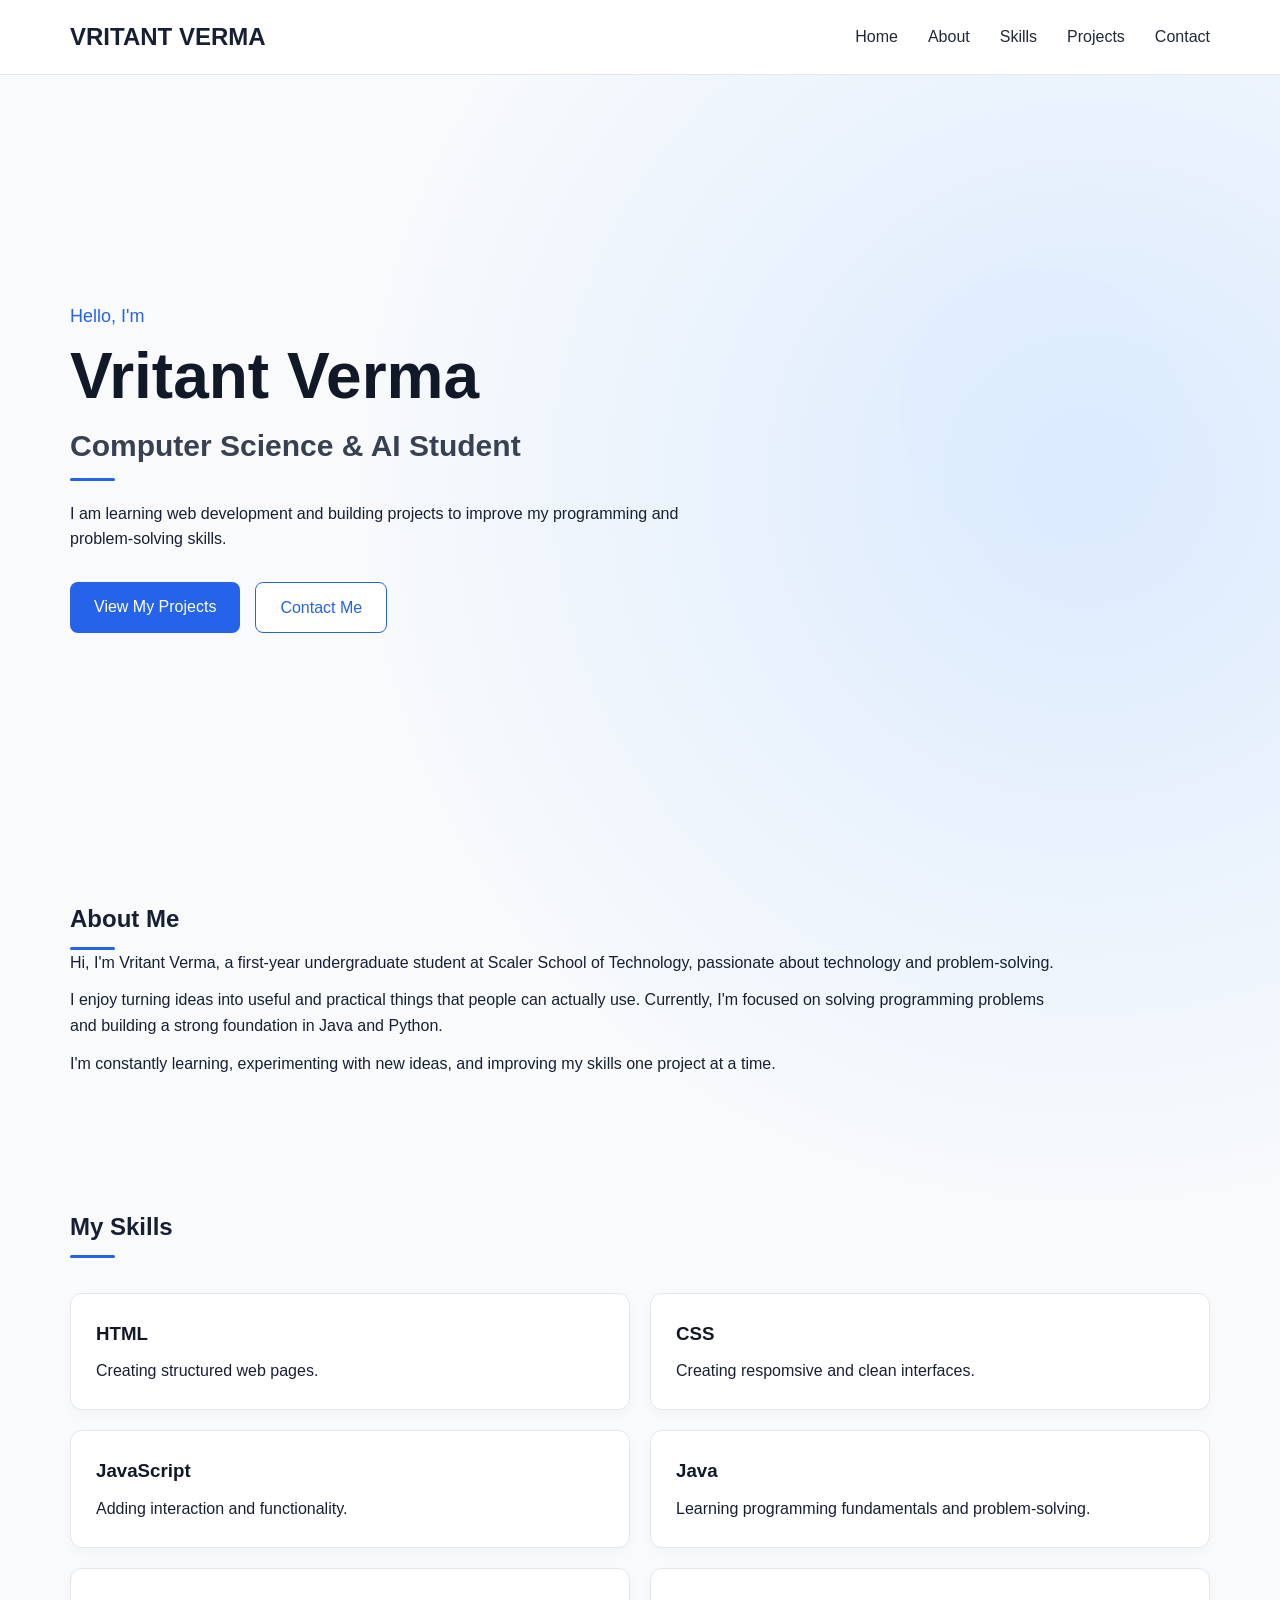
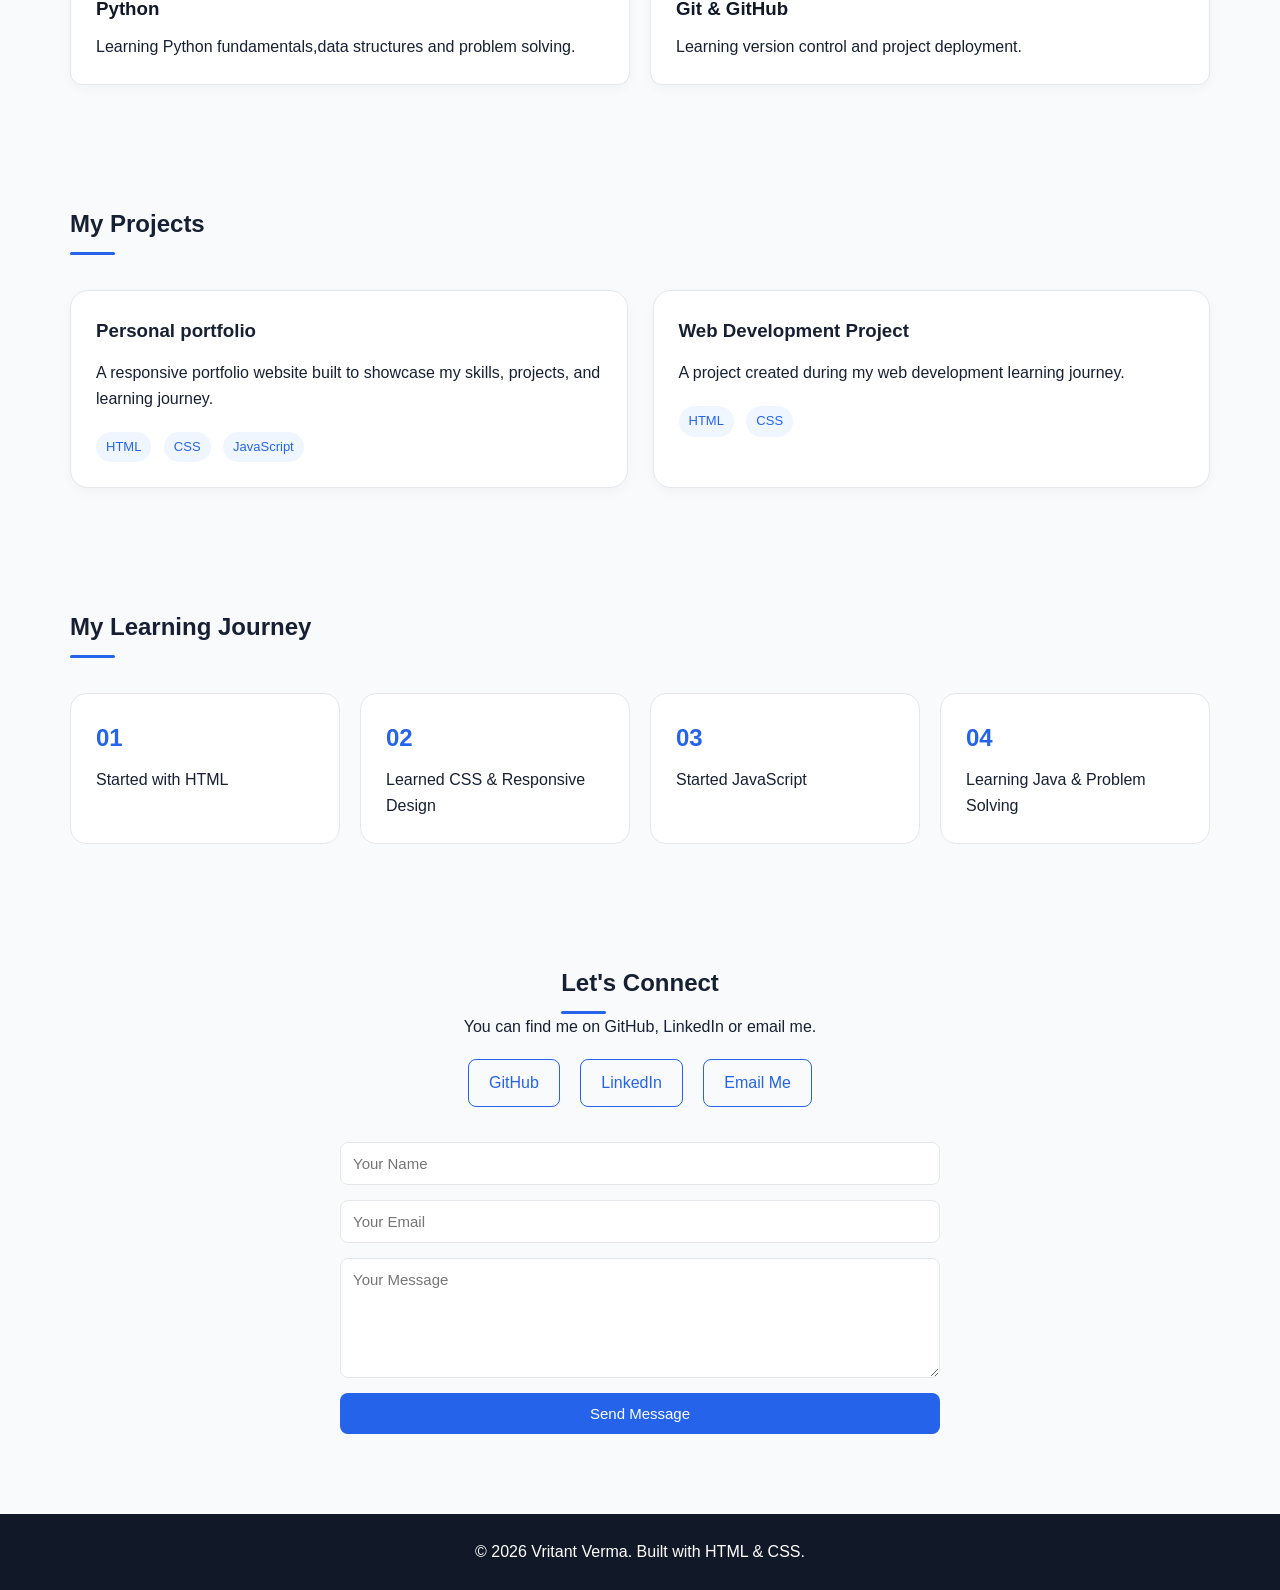
==== index.html @ dfc5ec07 "Rename index1.html to index.html" ====
<!DOCTYPE html>
<html lang="en">
<head>
    <meta charset="UTF-8">
    <meta name="viewport" content="width=device-width, initial-scale=1.0">
    <title>VRITANT PORTFOLIO</title>
    <link rel="stylesheet" href="style1.css">
    <script src="script1.js"></script>
</head>
<body>
    <!-- NAVIGATION -->
     <header> 
        <nav> 
            <h2> VRITANT VERMA</h2>


            <div class ="nav-links">
                <a href="#home">Home</a>
                 <a href="#about">About</a>
                 <a href="#skills">Skills</a>
                 <a href="#projects">Projects</a>
                <a href="#contact">Contact</a>
            </div>
        </nav></header>


        <main> 
            <!-- HERO SECTION -->
             <section id ="home">
                 <p>Hello, I'm</p>

            <h1>Vritant Verma</h1>

            <h2>Computer Science & AI Student</h2>

            <p>
                 I am learning web development and building projects
                to improve my programming and problem-solving skills.
          </p>
        
         <div class="hero-buttons">
    <a href="#projects">View My Projects</a>
    <a href="#contact" class="secondary-btn">Contact Me</a>
</div>
        </section>


        <!-- ABOUT SECTION  -->
                 <section id="about">

            <h2>About Me</h2>

            <p>
              Hi, I'm Vritant Verma, a first-year undergraduate student at Scaler School of Technology, passionate about technology and problem-solving.</p>
<p>
I enjoy turning ideas into useful and practical things that people can actually use. Currently, I'm focused on solving programming problems and building a strong foundation in Java and Python.</p>
<p>I'm constantly learning, experimenting with new ideas, and improving my skills one project at a time.
</P>
</section>


        <!-- Skills Section -->
        <section id="skills">

            <h2>My Skills</h2>

            <div class ="skills-container">

                <div class ="skill-card">
                    <h3>HTML</h3>
                    <p>Creating structured web pages.</p>
                </div>
                 <div class ="skill-card">
                    <h3>CSS</h3>
                    <p>Creating respomsive and clean interfaces.</p>
                    </div>

                      <div class="skill-card">
                    <h3>JavaScript</h3>
                    <p>Adding interaction and functionality.</p>
                </div>
                   <div class="skill-card">
                    <h3>Java</h3>
                    <p>Learning programming fundamentals and problem-solving.</p>
                </div>
                  <div class="skill-card">
                    <h3>Python</h3>
                    <p>Learning Python fundamentals,data structures and problem solving.</p>
                </div>
                <div class="skill-card">
    <h3>Git & GitHub</h3>
    <p>Learning version control and project deployment.</p>
</div>
            </div>
            </section>

 <!--PROJECTS SECTION-->
 <section id = "projects">

    <h2>My Projects</h2>

    <div class ="projects-container">

        <div class = "project-card">
            <h3>Personal portfolio</h3>
            <p>
              A responsive portfolio website built to showcase my skills,
    projects, and learning journey.
            </p>

            <span>HTML</span>
            <span>CSS</span>
            <span>JavaScript</span>
        </div>


        <div class ="project-card">
            <h3>Web Development Project </h3>
              <p>
                        A project created during my web development
                        learning journey.
                    </p>

                    <span>HTML</span>
                    <span>CSS</span>
                    

                </div>
        </div>
   
 </section>
   <!-- Learning Journey -->
        <section id="journey">

            <h2>My Learning Journey</h2>

            <div class="journey-container">

                <div>
                    <h3>01</h3>
                    <p>Started with HTML</p>
                </div>

                <div>
                    <h3>02</h3>
                    <p>Learned CSS & Responsive Design</p>
                </div>

                <div>
                    <h3>03</h3>
                    <p>Started JavaScript</p>
                </div>

                <div>
                    <h3>04</h3>
                    <p>Learning Java & Problem Solving</p>
                </div>

            </div>

        </section>
         <!-- Contact -->
        <section id="contact">
    <h2>Let's Connect</h2>
    <p>You can find me on GitHub, LinkedIn or email me.</p>

    <a href="https://github.com/vritant28" target="_blank">GitHub</a>

    <a href="https://www.linkedin.com/in/vritant-verma-9414693b2/" target="_blank">LinkedIn</a>
    <a href="https://mail.google.com/mail/?view=cm&fs=1&to=vritantverma872@gmail.com" target="_blank">
    Email Me </a>
    <form id="contact-form">

    <input type="text" id="name" placeholder="Your Name">

    <input type="email" id="email" placeholder="Your Email">

    <textarea id="message" placeholder="Your Message"></textarea>

    <button type="submit">Send Message</button>

    <p id="form-message"></p>

</form>
</section>

           <footer>
        <p>© 2026 Vritant Verma. Built with HTML & CSS.</p>
    </footer>


    <script src="script.js"></script>

    </main>

</body>
</html>
---- style1.css ----
* {
    margin: 0;
    padding: 0;
    box-sizing: border-box;
}
html {
    scroll-behavior: smooth;
}

body {
    font-family: Arial, sans-serif;
    line-height: 1.6;
    color: #172033;
    background-color: #f8fafc;
     background-image: radial-gradient(circle at 85% 15%, #dbeafe 0, transparent 25%);
}

header {
    position: sticky;
    top: 0;
    z-index: 100;
    background-color: white;
    border-bottom: 1px solid #e5e7eb;
}

nav {
    max-width: 1200px;
    margin: auto;

    display: flex;
    justify-content: space-between;
    align-items: center;

    padding: 18px 30px;
}

nav h2 {
    font-size: 24px;
}

.nav-links {
    display: flex;
    gap: 30px;
}

.nav-links a {
    color: #1f2937;
    text-decoration: none;
    font-size: 16px;
    transition: 0.3s;
}

.nav-links a:hover {
    color: #2563eb;
}

section {
    max-width: 1200px;
    margin: auto;
    padding: 60px 30px;
}
section h2 {
    position: relative;
    display: inline-block;
}

section h2::after {
    content: "";
    display: block;
    width: 45px;
    height: 3px;
    background: #2563eb;
    margin-top: 8px;
    border-radius: 5px;
}
#home {
    min-height: 85vh;
    display: flex;
    flex-direction: column;
    justify-content: center;
    padding-top: 80px;
    position: relative;
overflow: hidden;
}
.hero-buttons {
    display: flex;
    gap: 15px;
    margin-top: 30px;
}

#home::after {
    content: "";
    position: absolute;
    width: 280px;
    height: 280px;
    border-radius: 50%;
    background: #dbeafe;
    opacity: 0.45;
    right: 5%;
    top: 25%;
    z-index: -1;
}

#home p:first-child {
    font-size: 18px;
    color: #2563eb;
}

#home h1 {
    font-size: 64px;
    line-height: 1.1;
    margin: 10px 0;
    color: #111827;
}

#home h2 {
    font-size: 30px;
    margin-bottom: 20px;
    color: #374151;
}

#home p {
    max-width: 650px;
}

#home a {
    display: inline-block;
    padding: 12px 24px;

    width: fit-content;

    background-color: #2563eb;
    color: white;

    text-decoration: none;
    border-radius: 8px;

    transition: 0.3s;
}
#home a:hover {
    transform: translateY(-3px);
    box-shadow: 0 8px 20px rgba(37, 99, 235, 0.25);
}
#home .secondary-btn {
    background-color: white;
    color: #2563eb;
    border: 1px solid #2563eb;
}

#home .secondary-btn:hover {
    background-color: #2563eb;
    color: white;
}
.skills-container {
    display: grid;
    grid-template-columns:1fr 1fr;
    gap: 20px;
    margin-top: 35px;
}

.skill-card {
    padding: 25px;

    background-color: white;

    border: 1px solid #e5e7eb;
    border-radius: 12px;

    transition: 0.3s;
        box-shadow: 0 4px 12px rgba(0, 0, 0, 0.03);
}

.skill-card:hover {
    transform: translateY(-5px);
    box-shadow: 0 10px 25px rgba(0, 0, 0, 0.08);
}

.skill-card h3 {
    margin-bottom: 10px;
    color: #111827;
}
.projects-container {
    display: grid;
    grid-template-columns: repeat(2, 1fr);
    gap: 25px;
    margin-top: 35px;
}

.project-card {
    padding: 25px;

    background-color: white;

    border: 1px solid #e5e7eb;
    border-radius: 18px;

    transition: 0.3s;
    box-shadow: 0 4px 12px rgba(0, 0, 0, 0.03);
}

.project-card:hover {
    transform: translateY(-5px);
    box-shadow: 0 12px 30px rgba(0, 0, 0, 0.08);
}

.project-card h3 {
    margin-bottom: 15px;
}

.project-card span {
    display: inline-block;

    margin-top: 20px;
    margin-right: 8px;

    padding: 5px 10px;

    background-color: #eff6ff;
    color: #2563eb;

    border-radius: 20px;

    font-size: 13px;
}


.journey-container {
    display: grid;

    grid-template-columns: repeat(4, 1fr);

    gap: 20px;

    margin-top: 35px;
}

.journey-container div {
    padding: 25px;

    background-color: white;

    border-radius: 16px;

    border: 1px solid #e5e7eb;
}

.journey-container h3 {
    color: #2563eb;
    font-size: 24px;

    margin-bottom: 10px;
}
#contact {
    text-align: center;
}

#contact a {
    display: inline-block;

    margin: 20px 8px 0;

    padding: 10px 20px;

    color: #2563eb;

    border: 1px solid #2563eb;
    border-radius: 8px;

    text-decoration: none;

    transition: 0.3s;
}

#contact a:hover {
    background-color: #2563eb;
    color: white;
}
@media (max-width: 768px) {

    nav {
        padding: 15px 20px;
    }

    .nav-links {
        gap: 12px;
    }

    .nav-links a {
        font-size: 14px;
    }

    section {
        padding: 70px 20px;
    }

    #home h1 {
        font-size: 45px;
    }

    #home h2 {
        font-size: 24px;
    }

    .skills-container {
        grid-template-columns: repeat(3, 1fr);
    }

    .projects-container {
        grid-template-columns: 1fr;
    }

    .journey-container {
        grid-template-columns: 1fr;
    }
}
footer {
    text-align: center;
    padding: 25px;

    background-color: #111827;
    color: white;
}
#about p {
    margin-bottom: 12px;
    max-width: 1000px;
}
#contact-form {
    max-width: 600px;
    margin: 35px auto 0;
    display: flex;
    flex-direction: column;
    gap: 15px;
}

#contact-form input,
#contact-form textarea {
    width: 100%;
    padding: 12px;
    border: 1px solid #e5e7eb;
    border-radius: 8px;
    font-family: Arial, sans-serif;
    font-size: 15px;
}

#contact-form textarea {
    min-height: 120px;
    resize: vertical;
}

#contact-form input:focus,
#contact-form textarea:focus {
    outline: none;
    border-color: #2563eb;
}

#contact-form button {
    padding: 12px;
    border: none;
    border-radius: 8px;
    background-color: #2563eb;
    color: white;
    font-size: 15px;
    cursor: pointer;
}

#contact-form button:hover {
    background-color: #1d4ed8;
}

#form-message {
    font-size: 14px;
    margin-top: 5px;
}
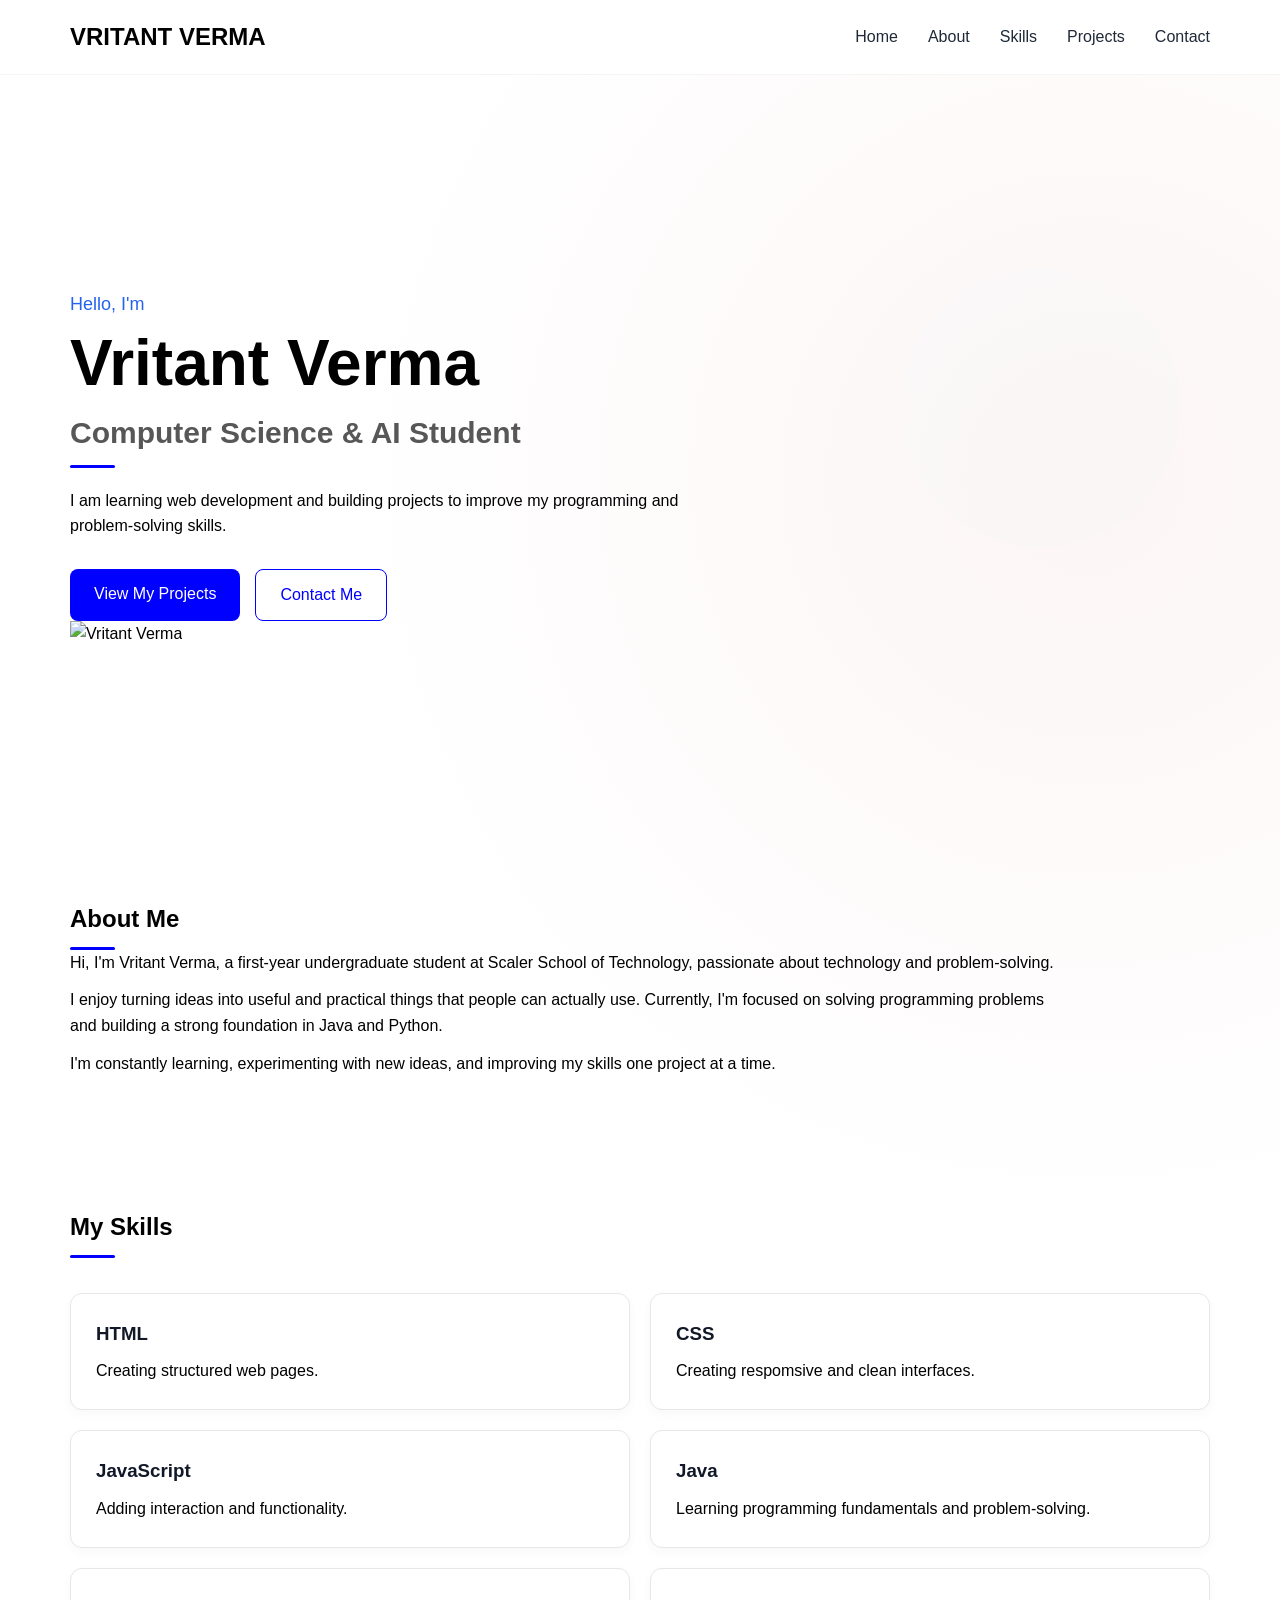
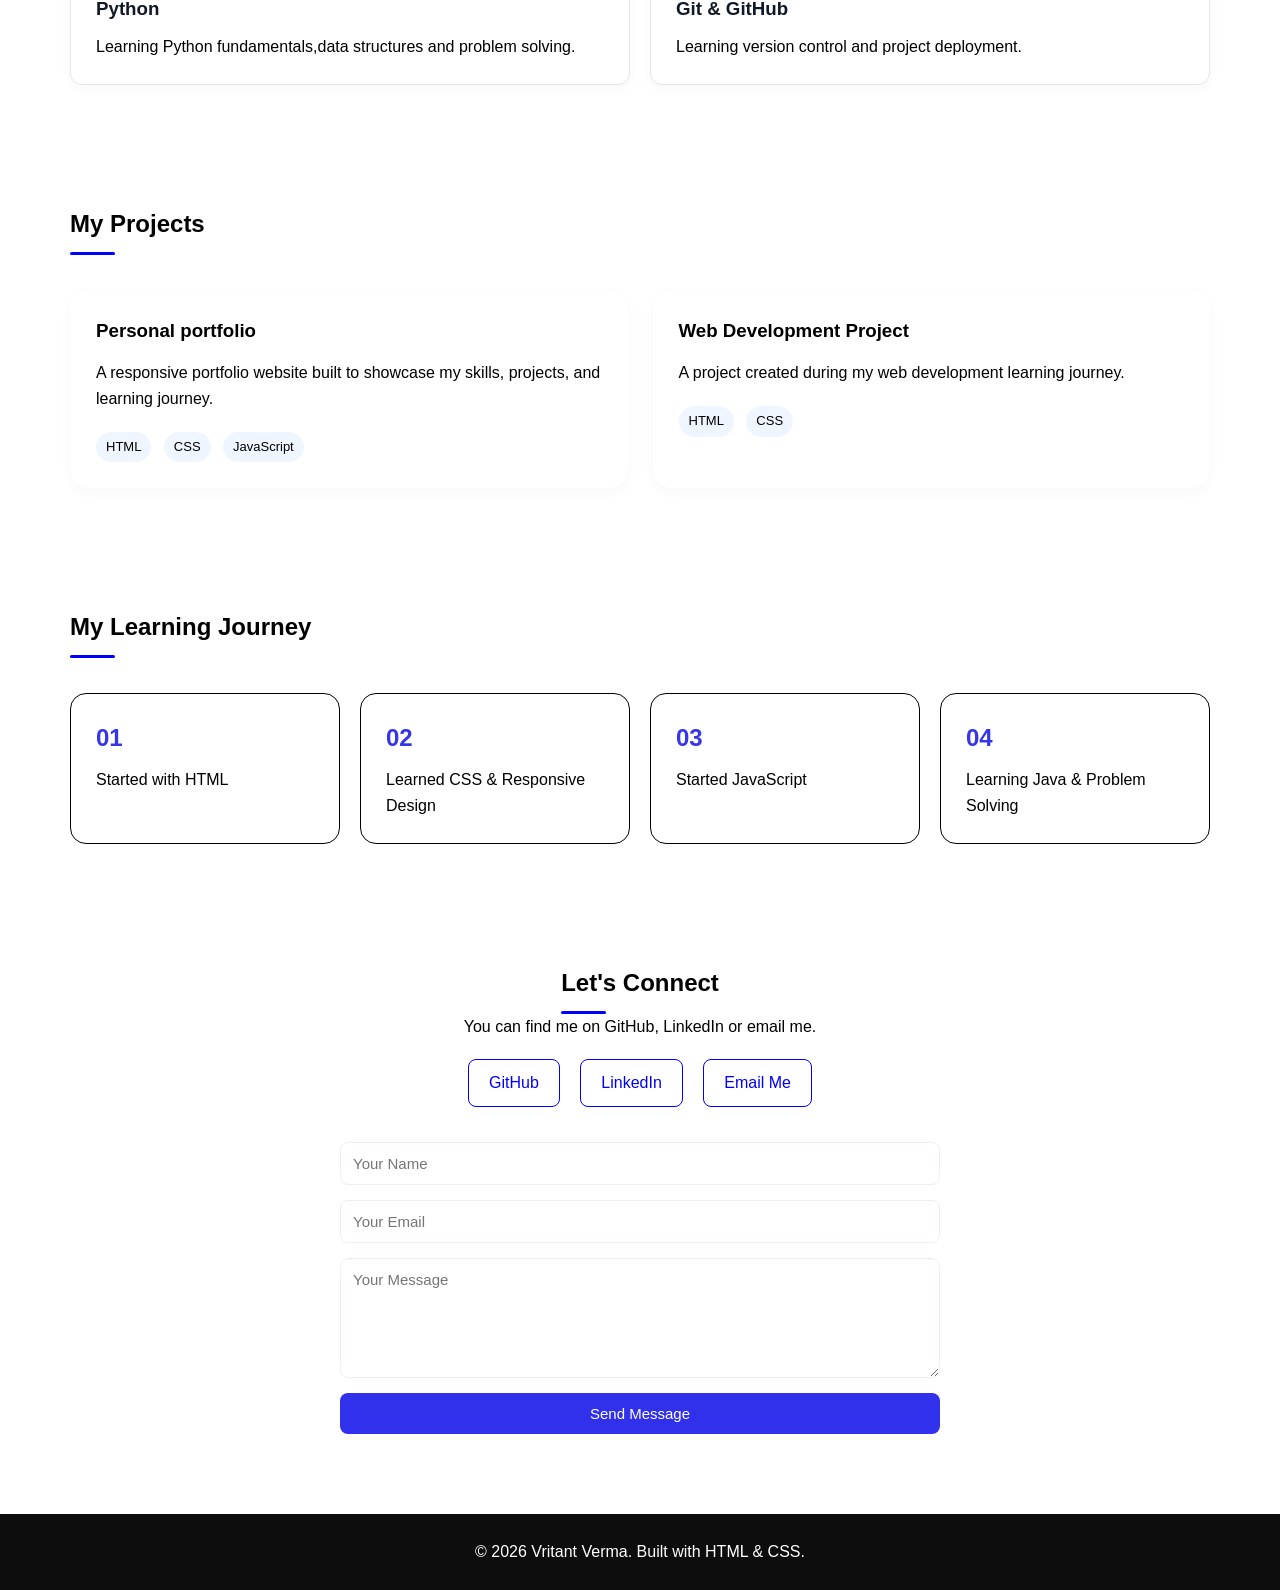
==== commit 9a90130c: "Update index.html with new content and structure" ====
--- a/index.html
+++ b/index.html
@@ -8,7 +8,7 @@
     <script src="script1.js"></script>
 </head>
 <body>
-    <!-- NAVIGATION -->
+    <!-- upper wala part -->
      <header> 
         <nav> 
             <h2> VRITANT VERMA</h2>
@@ -25,7 +25,7 @@
 
 
         <main> 
-            <!-- HERO SECTION -->
+            <!-- my section -->
              <section id ="home">
                  <p>Hello, I'm</p>
 
@@ -40,12 +40,15 @@
         
          <div class="hero-buttons">
     <a href="#projects">View My Projects</a>
-    <a href="#contact" class="secondary-btn">Contact Me</a>
+    <a href="#contact" class="secondary-btn">Contact Me</a>     
 </div>
+                   <div class="hero-image">
+        <img src="PROFILE.png" alt="Vritant Verma">
+    </div>
         </section>
 
 
-        <!-- ABOUT SECTION  -->
+        <!-- about wala -->
                  <section id="about">
 
             <h2>About Me</h2>
@@ -59,7 +62,7 @@
 </section>
 
 
-        <!-- Skills Section -->
+        <!-- skill SECTION-->
         <section id="skills">
 
             <h2>My Skills</h2>
@@ -94,7 +97,7 @@
             </div>
             </section>
 
- <!--PROJECTS SECTION-->
+ <!--projects-->
  <section id = "projects">
 
     <h2>My Projects</h2>
@@ -129,7 +132,7 @@
         </div>
    
  </section>
-   <!-- Learning Journey -->
+   <!-- journey section -->
         <section id="journey">
 
             <h2>My Learning Journey</h2>
@@ -159,7 +162,7 @@
             </div>
 
         </section>
-         <!-- Contact -->
+         <!-- CONTACT SEC last wlaa -->
         <section id="contact">
     <h2>Let's Connect</h2>
     <p>You can find me on GitHub, LinkedIn or email me.</p>
--- a/style1.css
+++ b/style1.css
@@ -10,9 +10,9 @@
 body {
     font-family: Arial, sans-serif;
     line-height: 1.6;
-    color: #172033;
-    background-color: #f8fafc;
-     background-image: radial-gradient(circle at 85% 15%, #dbeafe 0, transparent 25%);
+    color: black;
+    background-color: white;
+     background-image: radial-gradient(circle at 85% 15%, rgb(252, 245, 245) 0, transparent 25%);
 }
 
 header {
@@ -20,7 +20,7 @@
     top: 0;
     z-index: 100;
     background-color: white;
-    border-bottom: 1px solid #e5e7eb;
+    border-bottom: 1px solid whitesmoke;
 }
 
 nav {
@@ -51,7 +51,7 @@
 }
 
 .nav-links a:hover {
-    color: #2563eb;
+    color: blue;
 }
 
 section {
@@ -69,7 +69,7 @@
     display: block;
     width: 45px;
     height: 3px;
-    background: #2563eb;
+    background: blue;
     margin-top: 8px;
     border-radius: 5px;
 }
@@ -94,7 +94,7 @@
     width: 280px;
     height: 280px;
     border-radius: 50%;
-    background: #dbeafe;
+    background: whitesmoke;
     opacity: 0.45;
     right: 5%;
     top: 25%;
@@ -110,13 +110,13 @@
     font-size: 64px;
     line-height: 1.1;
     margin: 10px 0;
-    color: #111827;
+    color: black;
 }
 
 #home h2 {
     font-size: 30px;
     margin-bottom: 20px;
-    color: #374151;
+    color: rgb(87, 87, 87);
 }
 
 #home p {
@@ -129,7 +129,7 @@
 
     width: fit-content;
 
-    background-color: #2563eb;
+    background-color: blue;
     color: white;
 
     text-decoration: none;
@@ -143,12 +143,12 @@
 }
 #home .secondary-btn {
     background-color: white;
-    color: #2563eb;
-    border: 1px solid #2563eb;
+    color: blue;
+    border: 1px solid blue;
 }
 
 #home .secondary-btn:hover {
-    background-color: #2563eb;
+    background-color: blue;
     color: white;
 }
 .skills-container {
@@ -191,7 +191,7 @@
 
     background-color: white;
 
-    border: 1px solid #e5e7eb;
+    border: 1px solid white;
     border-radius: 18px;
 
     transition: 0.3s;
@@ -216,7 +216,7 @@
     padding: 5px 10px;
 
     background-color: #eff6ff;
-    color: #2563eb;
+    color:blueb;
 
     border-radius: 20px;
 
@@ -241,11 +241,11 @@
 
     border-radius: 16px;
 
-    border: 1px solid #e5e7eb;
+    border: 1px solid ;
 }
 
 .journey-container h3 {
-    color: #2563eb;
+    color:rgb(53, 53, 234);
     font-size: 24px;
 
     margin-bottom: 10px;
@@ -261,9 +261,9 @@
 
     padding: 10px 20px;
 
-    color: #2563eb;
-
-    border: 1px solid #2563eb;
+    color: blue;
+
+    border: 1px solid blue;
     border-radius: 8px;
 
     text-decoration: none;
@@ -272,7 +272,7 @@
 }
 
 #contact a:hover {
-    background-color: #2563eb;
+    background-color: rgb(39, 39, 222);
     color: white;
 }
 @media (max-width: 768px) {
@@ -317,7 +317,7 @@
     text-align: center;
     padding: 25px;
 
-    background-color: #111827;
+    background-color: rgb(14, 13, 13);
     color: white;
 }
 #about p {
@@ -336,7 +336,7 @@
 #contact-form textarea {
     width: 100%;
     padding: 12px;
-    border: 1px solid #e5e7eb;
+    border: 1px solid  rgb(245, 237, 237);
     border-radius: 8px;
     font-family: Arial, sans-serif;
     font-size: 15px;
@@ -350,21 +350,21 @@
 #contact-form input:focus,
 #contact-form textarea:focus {
     outline: none;
-    border-color: #2563eb;
+    border-color: rgb(43, 43, 236);
 }
 
 #contact-form button {
     padding: 12px;
     border: none;
     border-radius: 8px;
-    background-color: #2563eb;
+    background-color: rgb(49, 49, 236);
     color: white;
     font-size: 15px;
     cursor: pointer;
 }
 
 #contact-form button:hover {
-    background-color: #1d4ed8;
+    background-color: blue;
 }
 
 #form-message {
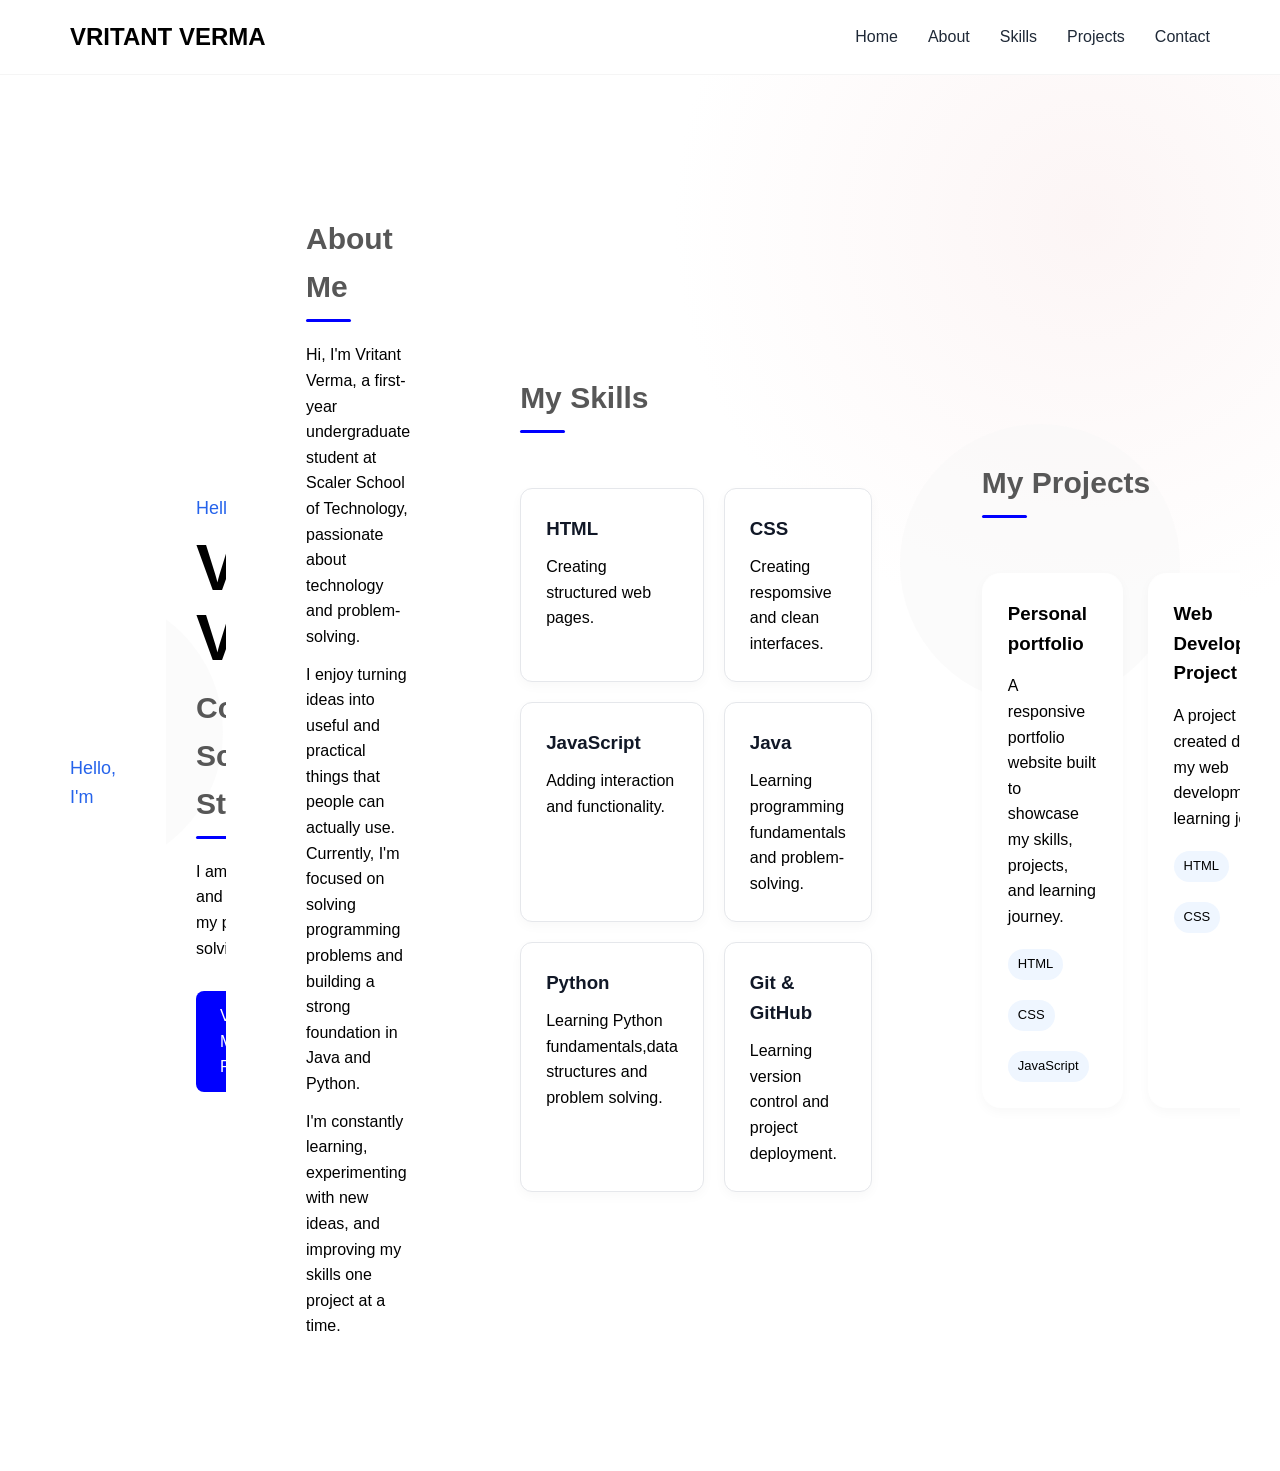
==== commit 7fece75c: "Fix formatting issues in index.html" ====
--- a/index.html
+++ b/index.html
@@ -28,24 +28,34 @@
             <!-- my section -->
              <section id ="home">
                  <p>Hello, I'm</p>
-
-            <h1>Vritant Verma</h1>
-
-            <h2>Computer Science & AI Student</h2>
-
-            <p>
-                 I am learning web development and building projects
-                to improve my programming and problem-solving skills.
-          </p>
-        
-         <div class="hero-buttons">
-    <a href="#projects">View My Projects</a>
-    <a href="#contact" class="secondary-btn">Contact Me</a>     
-</div>
-                   <div class="hero-image">
+                 
+                 <section id="home">
+
+    <div class="hero-content">
+
+        <p>Hello, I'm</p>
+
+        <h1>Vritant Verma</h1>
+
+        <h2>Computer Science & AI Student</h2>
+
+        <p>
+            I am learning web development and building projects
+            to improve my programming and problem-solving skills.
+        </p>
+
+        <div class="hero-buttons">
+            <a href="#projects">View My Projects</a>
+            <a href="#contact" class="secondary-btn">Contact Me</a>
+        </div>
+
+    </div>
+
+    <div class="hero-image">
         <img src="PROFILE.png" alt="Vritant Verma">
     </div>
-        </section>
+
+</section>
 
 
         <!-- about wala -->
--- a/style1.css
+++ b/style1.css
@@ -76,12 +76,34 @@
 #home {
     min-height: 85vh;
     display: flex;
-    flex-direction: column;
-    justify-content: center;
+    justify-content: space-between;
+    align-items: center;
     padding-top: 80px;
     position: relative;
-overflow: hidden;
-}
+    overflow: hidden;
+    gap: 50px;
+}
+
+.hero-content {
+    max-width: 650px;
+}
+
+.hero-image {
+    flex-shrink: 0;
+    display: flex;
+    justify-content: center;
+    align-items: center;
+}
+
+.hero-image img {
+    width: 300px;
+    height: 300px;
+    object-fit: cover;
+    border-radius: 50%;
+    box-shadow: 0 10px 30px rgba(0, 0, 0, 0.12);
+}
+
+
 .hero-buttons {
     display: flex;
     gap: 15px;
@@ -292,6 +314,15 @@
     section {
         padding: 70px 20px;
     }
+    #home {
+    flex-direction: column;
+    text-align: center;
+}
+
+.hero-image img {
+    width: 220px;
+    height: 220px;
+}
 
     #home h1 {
         font-size: 45px;
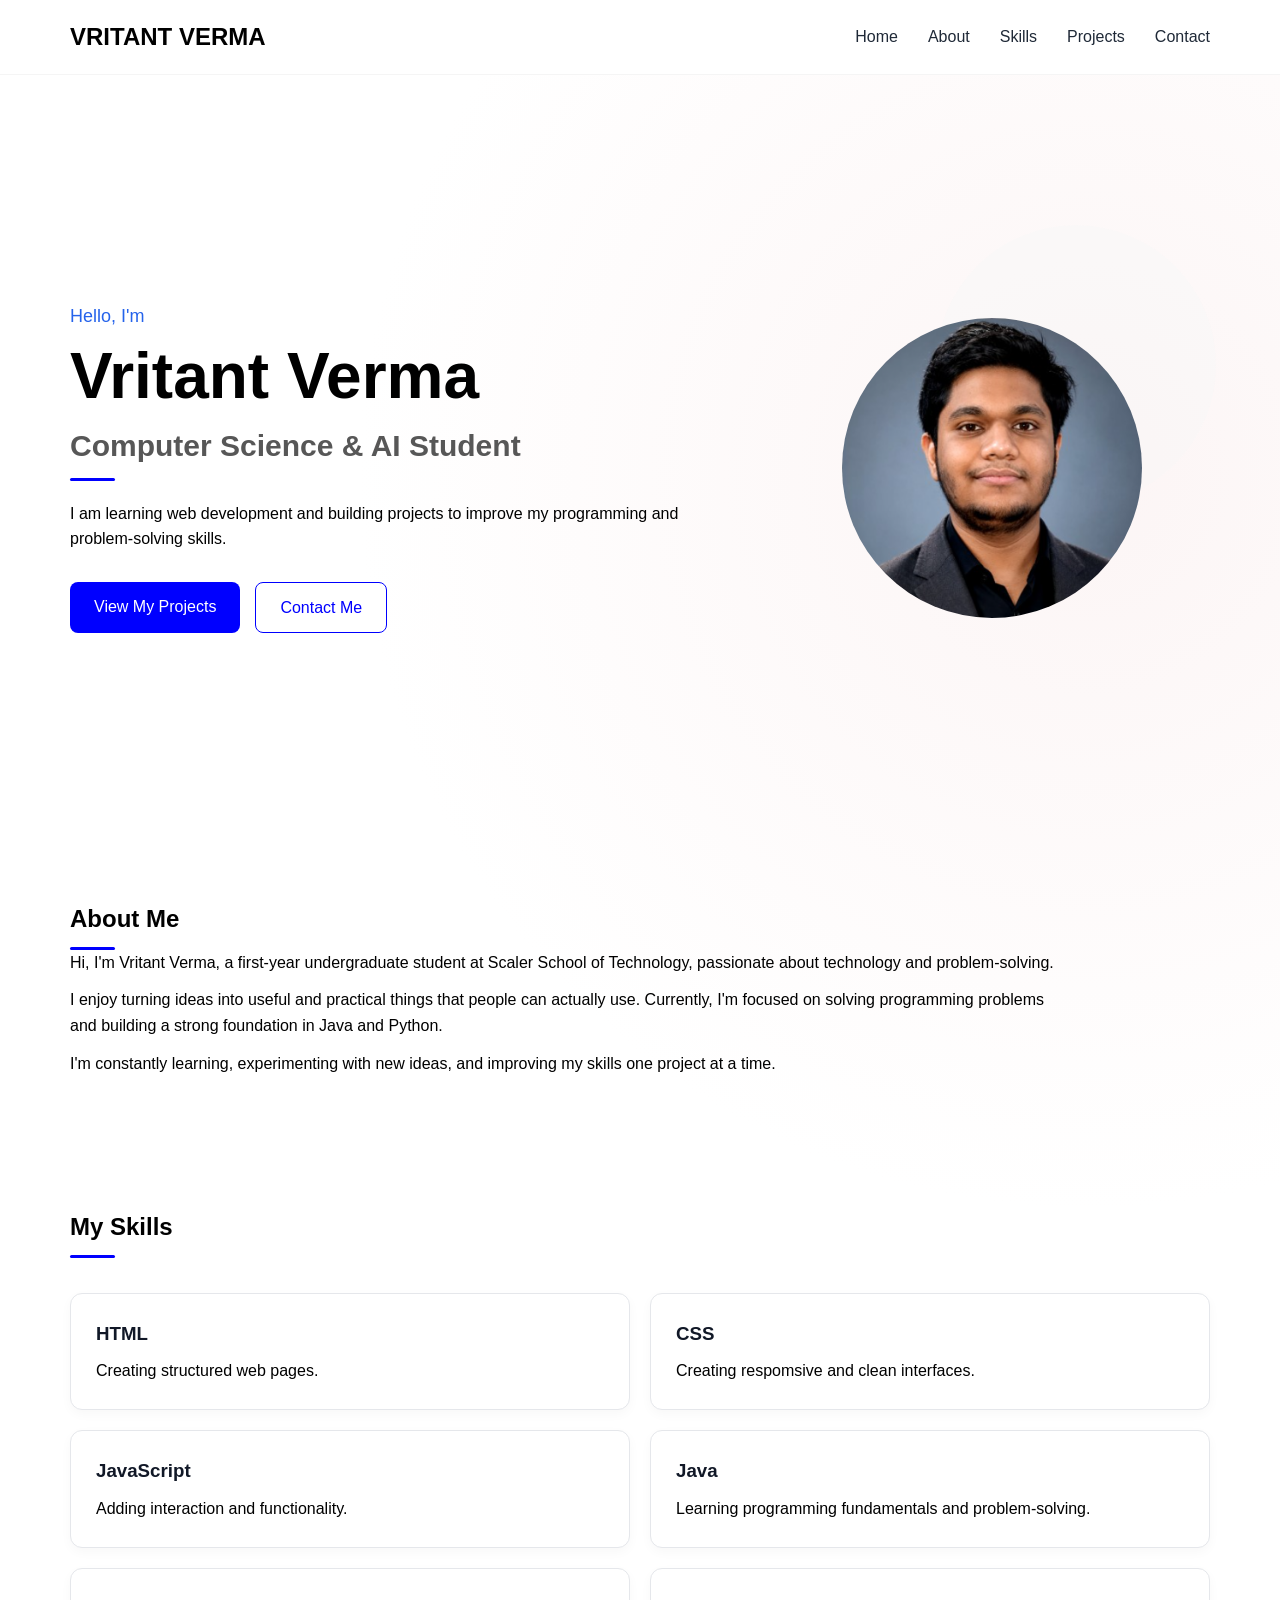
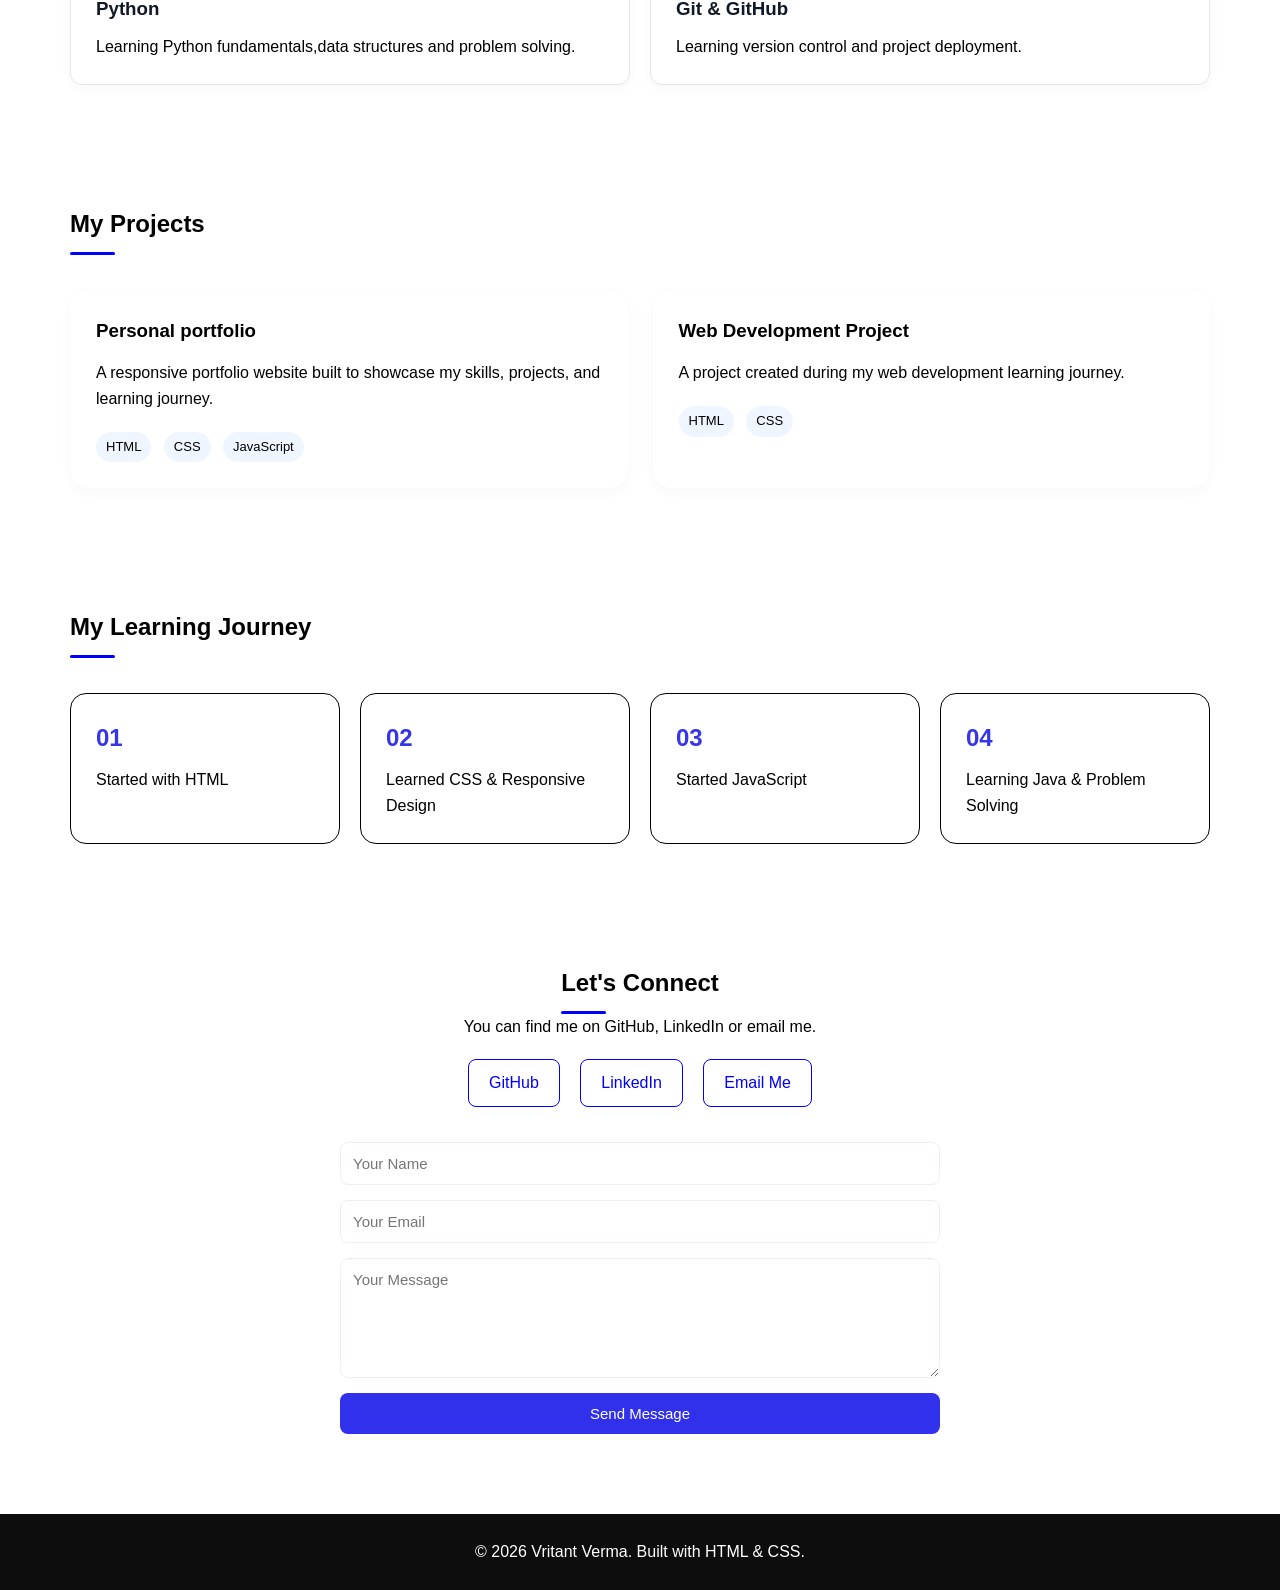
==== commit 4bb0e902: "Fix HTML structure and formatting issues" ====
--- a/index.html
+++ b/index.html
@@ -5,7 +5,6 @@
     <meta name="viewport" content="width=device-width, initial-scale=1.0">
     <title>VRITANT PORTFOLIO</title>
     <link rel="stylesheet" href="style1.css">
-    <script src="script1.js"></script>
 </head>
 <body>
     <!-- upper wala part -->
@@ -27,9 +26,6 @@
         <main> 
             <!-- my section -->
              <section id ="home">
-                 <p>Hello, I'm</p>
-                 
-                 <section id="home">
 
     <div class="hero-content">
 
--- a/style1.css
+++ b/style1.css
@@ -79,17 +79,15 @@
     justify-content: space-between;
     align-items: center;
     padding-top: 80px;
-    position: relative;
-    overflow: hidden;
     gap: 50px;
 }
 
 .hero-content {
-    max-width: 650px;
+    width: 60%;
 }
 
 .hero-image {
-    flex-shrink: 0;
+    width: 40%;
     display: flex;
     justify-content: center;
     align-items: center;
@@ -100,9 +98,7 @@
     height: 300px;
     object-fit: cover;
     border-radius: 50%;
-    box-shadow: 0 10px 30px rgba(0, 0, 0, 0.12);
-}
-
+}
 
 .hero-buttons {
     display: flex;
